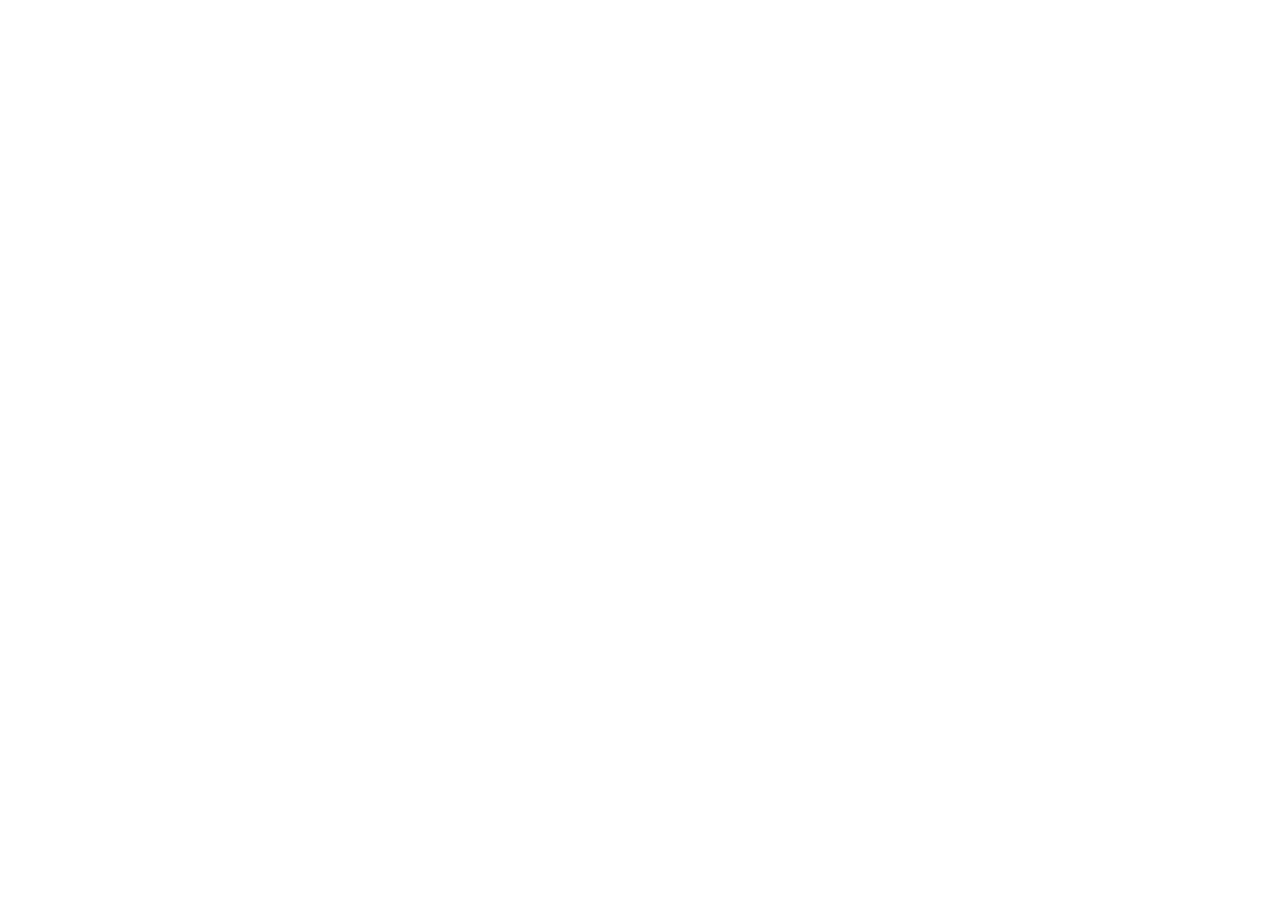
==== Project 02/index.html @ 5b5a2c94 "Project 02 Start" ====
<!DOCTYPE html>
<html lang="en">
<head>
    <meta charset="UTF-8">
    <meta name="viewport" content="width=device-width, initial-scale=1.0">
    <title>Cookie-Book/title>
    <link rel="stylesheet" href="styles.css">
</head>
<body>
    <div class="grid-container">
        <article>
            <figure class="image-container">
                <img src="Images/Jam.jpg" alt="">
            </figure>
            <div class="content-container"></div>
        </article>
        <article>
            <figure class="image-container">
                <img src="Images/Gingersnaps.jpg" alt="">
            </figure>
            <div class="content-container"></div>
        </article>
        <article>
            <figure class="image-container">
                <img src="Images/Chocolate Chip.jpg" alt="">
            </figure>
            <div class="content-container"></div>
        </article>
        <article>
            <figure class="image-container">
                <img src="Images/Lemon.jpg" alt="">
            </figure>
            <div class="content-container"></div>
        </article>
        <article>
            <figure class="image-container">
                <img src="Images/Pignoli.jpg" alt="">
            </figure>
            <div class="content-container"></div>
        </article>
        <article>
            <figure class="image-container">
                <img src="Images/Rainbow.jpg" alt="">
            </figure>
            <div class="content-container"></div>
        </article>
        <article>
            <figure class="image-container">
                <img src="Images/Snickerdoodles.jpg" alt="">
            </figure>
            <div class="content-container"></div>
        </article>
    </div>
</body>
</html>
---- Project 02/styles.css ----
* {
    padding: 0;
    margin: 0;
    box-sizing: border-box;
}

html,
body {
    height: 100%;
}

.grid-container {
    display: grid;
    grid-template-columns: repeat(8, minmax(110px, 1fr));
    grid-auto-rows: 1fr;
    grid-gap: 2em;
    align-items: start;
    padding: 2em;
}

article {
    padding: 20px;
    border: 1px solid #5389ff;
    border-radius: 10px;
    background: #d3edff;
}

/* article:nth-child(1) {
    grid-row: 2 / span 3;
    grid-column: 2 / span 2;
} */

article:nth-child(1) {
    grid-column-start: 2;
    grid-column-end: 4;
    grid-row-start: 2;
    grid-row-end: 5;
}

article:nth-child(2) {
    grid-row: 1 / span 3;
    grid-column: 5 / span 2;
}

article:nth-child(3) {
    grid-row: 3 / span 3;
    grid-column: 4 / span 2;
}

article:nth-child(4) {
    grid-row: 4 / span 3;
    grid-column: 6 / span 2;
}

article:nth-child(5) {
    grid-row: 5 / span 3;
    grid-column: 1 / span 2;
}

article:nth-child(6) {
    grid-row: 6 / span 3;
    grid-column: 3 / span 2;
}

.image-container img {
    width: 100%;
}
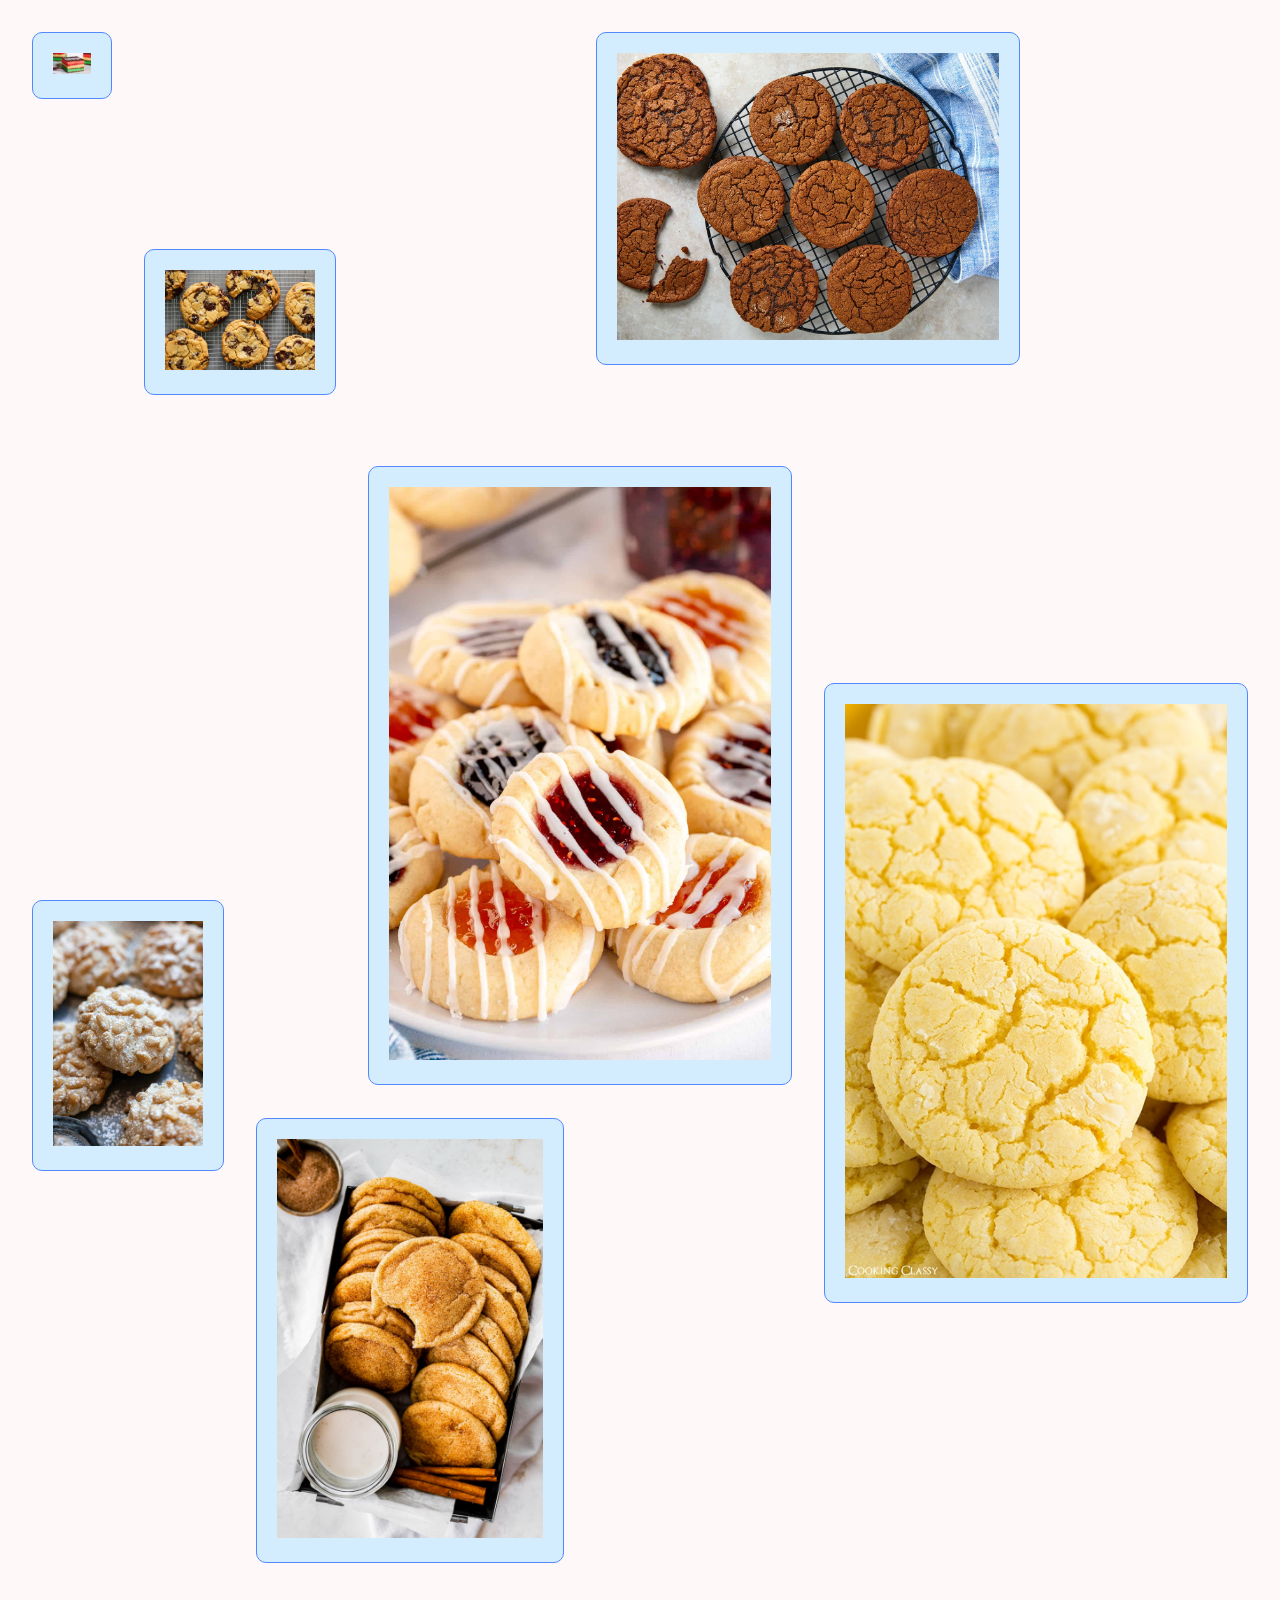
==== commit 5978726b: "project 02" ====
--- a/Project 02/index.html
+++ b/Project 02/index.html
@@ -3,14 +3,14 @@
 <head>
     <meta charset="UTF-8">
     <meta name="viewport" content="width=device-width, initial-scale=1.0">
-    <title>Cookie-Book/title>
+    <title>CSS Grid Demo</title>
     <link rel="stylesheet" href="styles.css">
 </head>
 <body>
     <div class="grid-container">
         <article>
             <figure class="image-container">
-                <img src="Images/Jam.jpg" alt="">
+                <img src="Images/Chocolate Chip.jpg" alt="">
             </figure>
             <div class="content-container"></div>
         </article>
@@ -22,7 +22,7 @@
         </article>
         <article>
             <figure class="image-container">
-                <img src="Images/Chocolate Chip.jpg" alt="">
+                <img src="Images/Jam.jpg" alt="">
             </figure>
             <div class="content-container"></div>
         </article>
@@ -40,16 +40,15 @@
         </article>
         <article>
             <figure class="image-container">
-                <img src="Images/Rainbow.jpg" alt="">
+                <img src="Images/Snickerdoodles.jpg" alt="">
             </figure>
             <div class="content-container"></div>
         </article>
         <article>
             <figure class="image-container">
-                <img src="Images/Snickerdoodles.jpg" alt="">
+                <img src="Images/Rainbow.jpg"">
             </figure>
             <div class="content-container"></div>
         </article>
     </div>
-</body>
-</html>+</body>
--- a/Project 02/styles.css
+++ b/Project 02/styles.css
@@ -7,11 +7,12 @@
 html,
 body {
     height: 100%;
+    background-color: rgb(255, 248, 248);
 }
 
 .grid-container {
     display: grid;
-    grid-template-columns: repeat(8, minmax(110px, 1fr));
+    grid-template-columns: repeat(3, minmax(80px, 1fr));
     grid-auto-rows: 1fr;
     grid-gap: 2em;
     align-items: start;
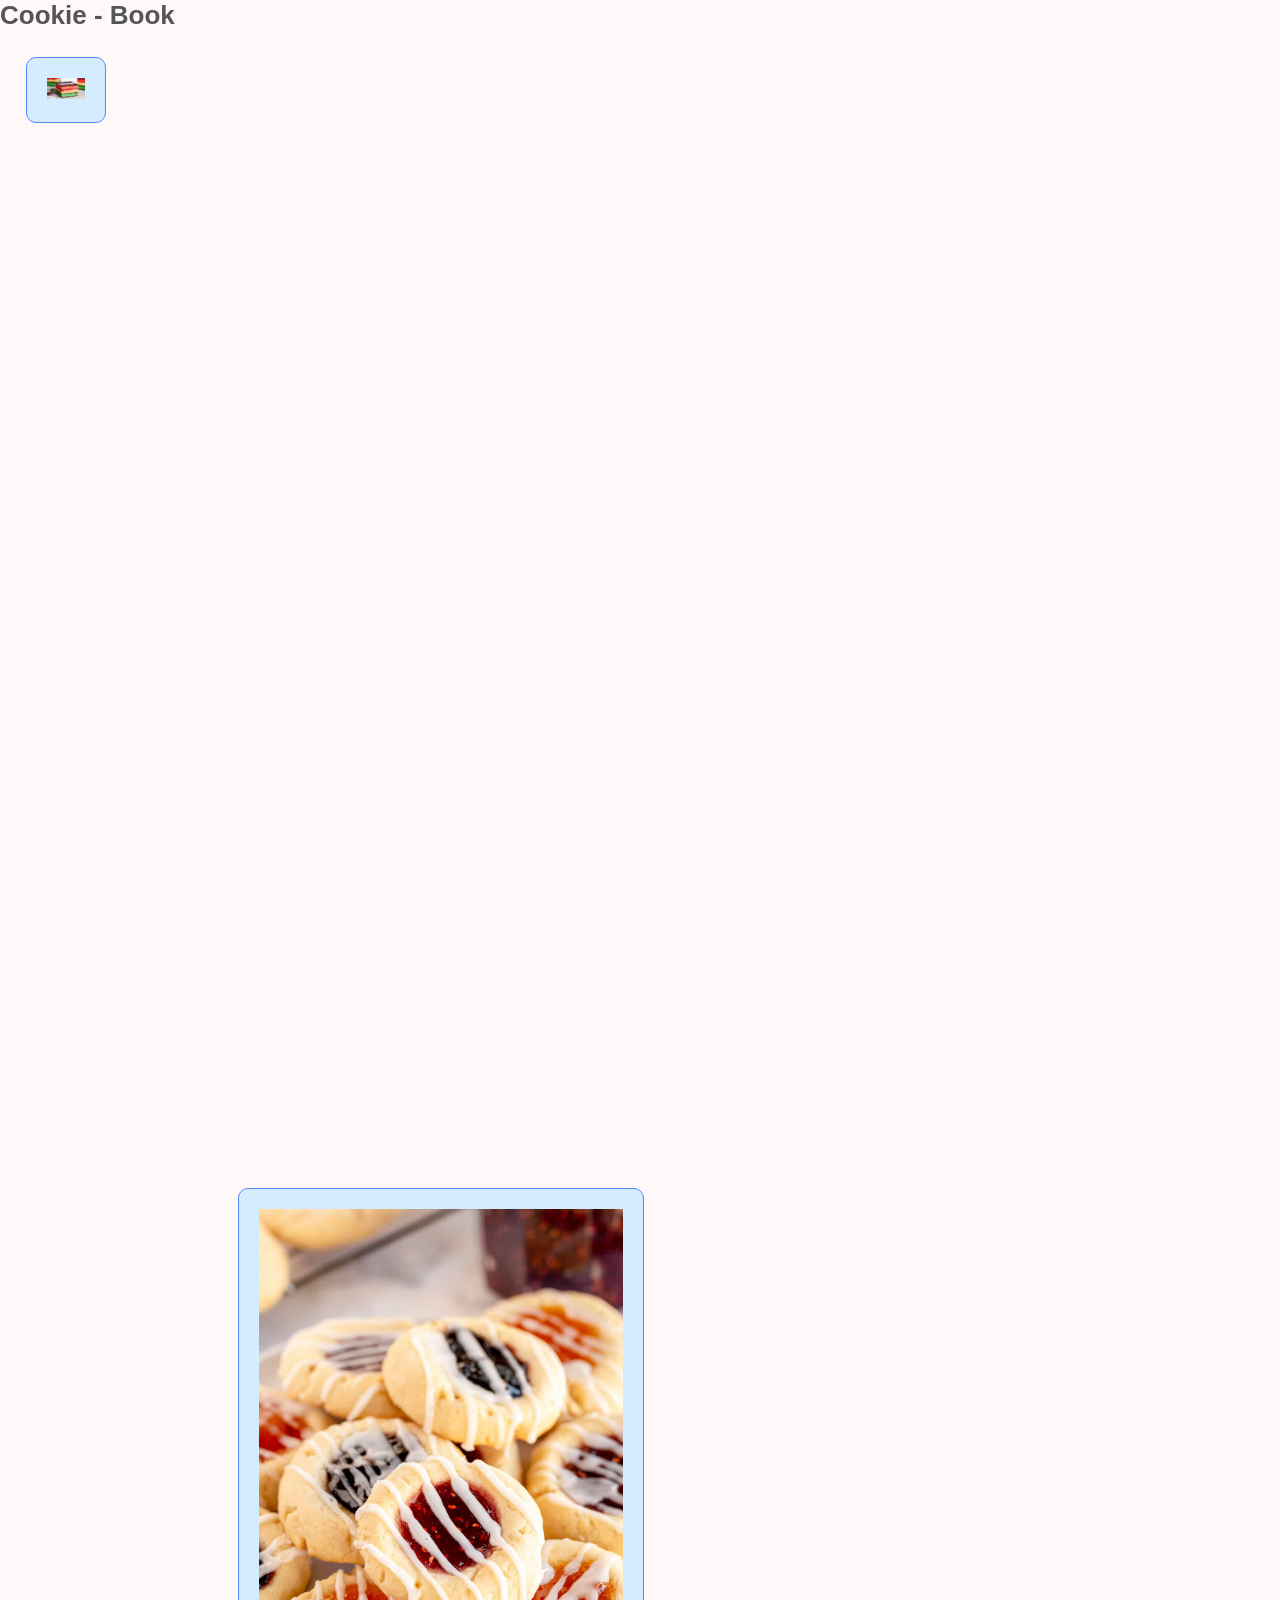
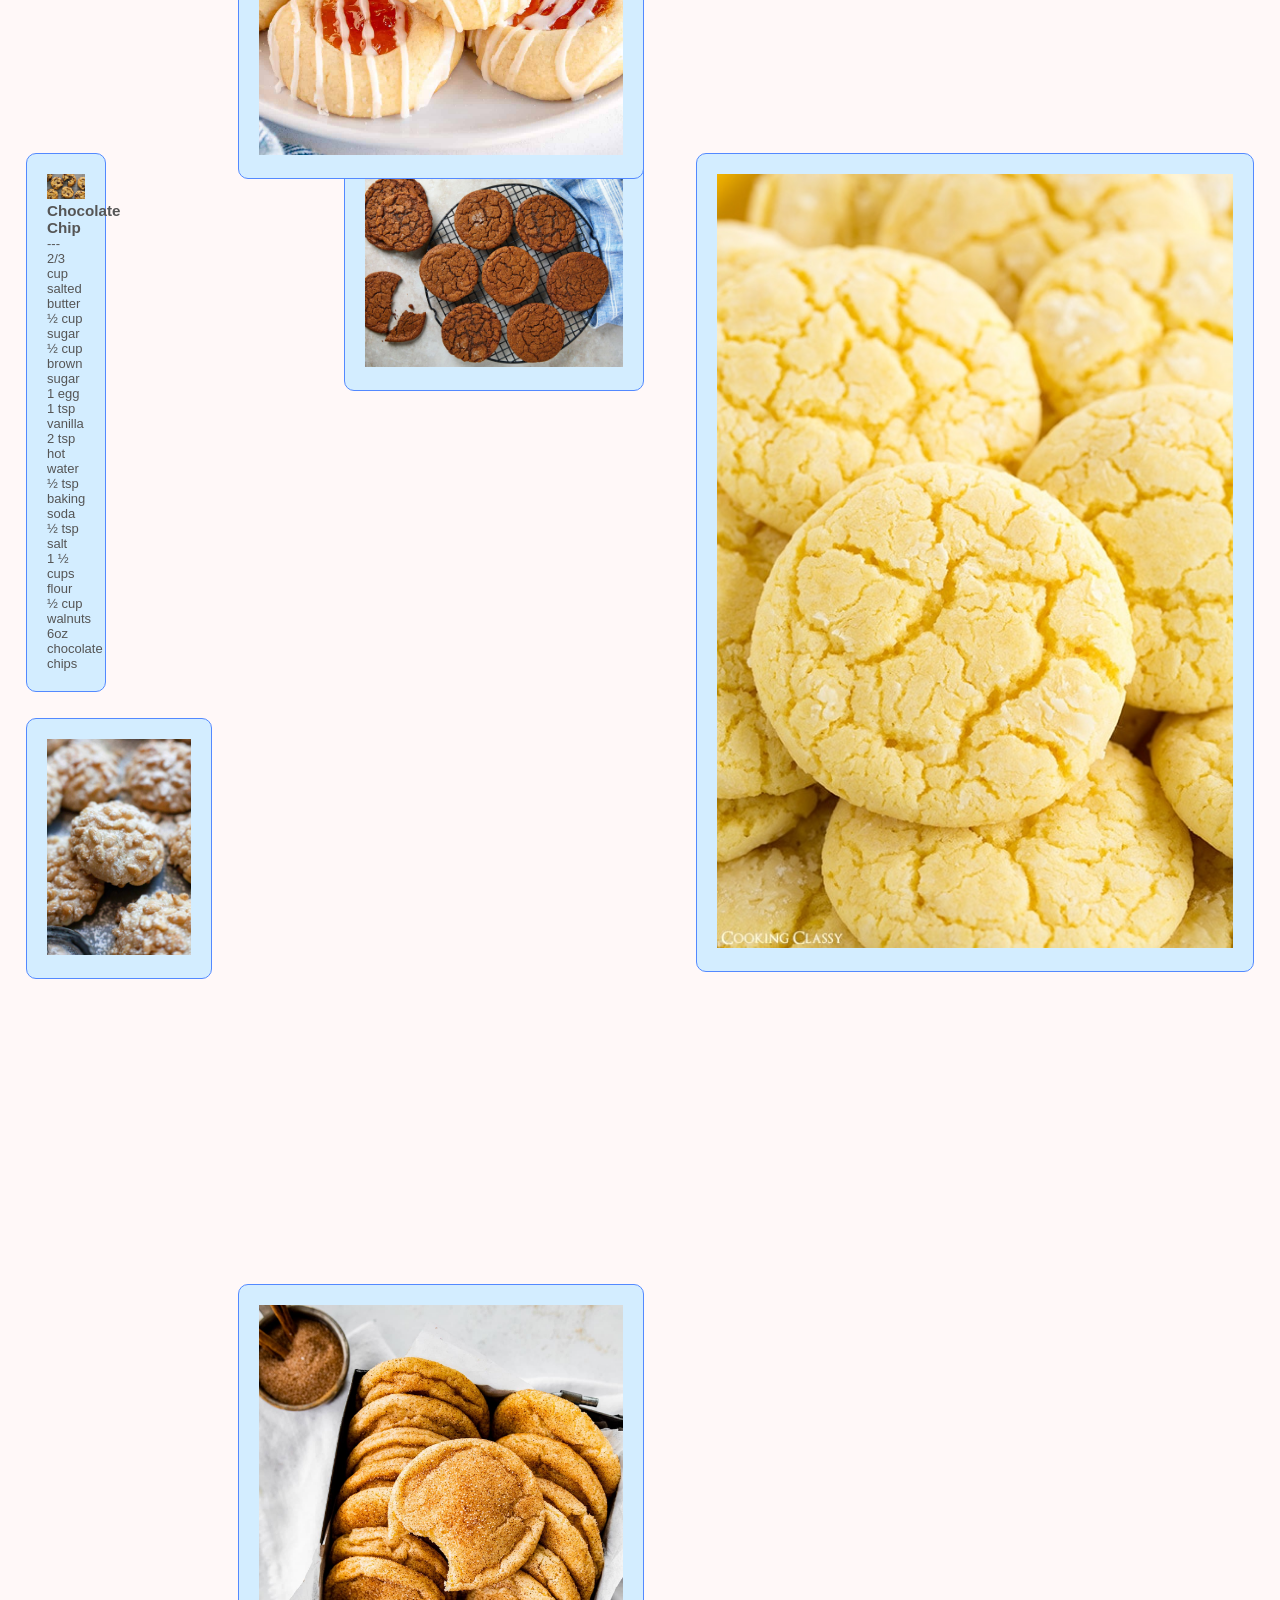
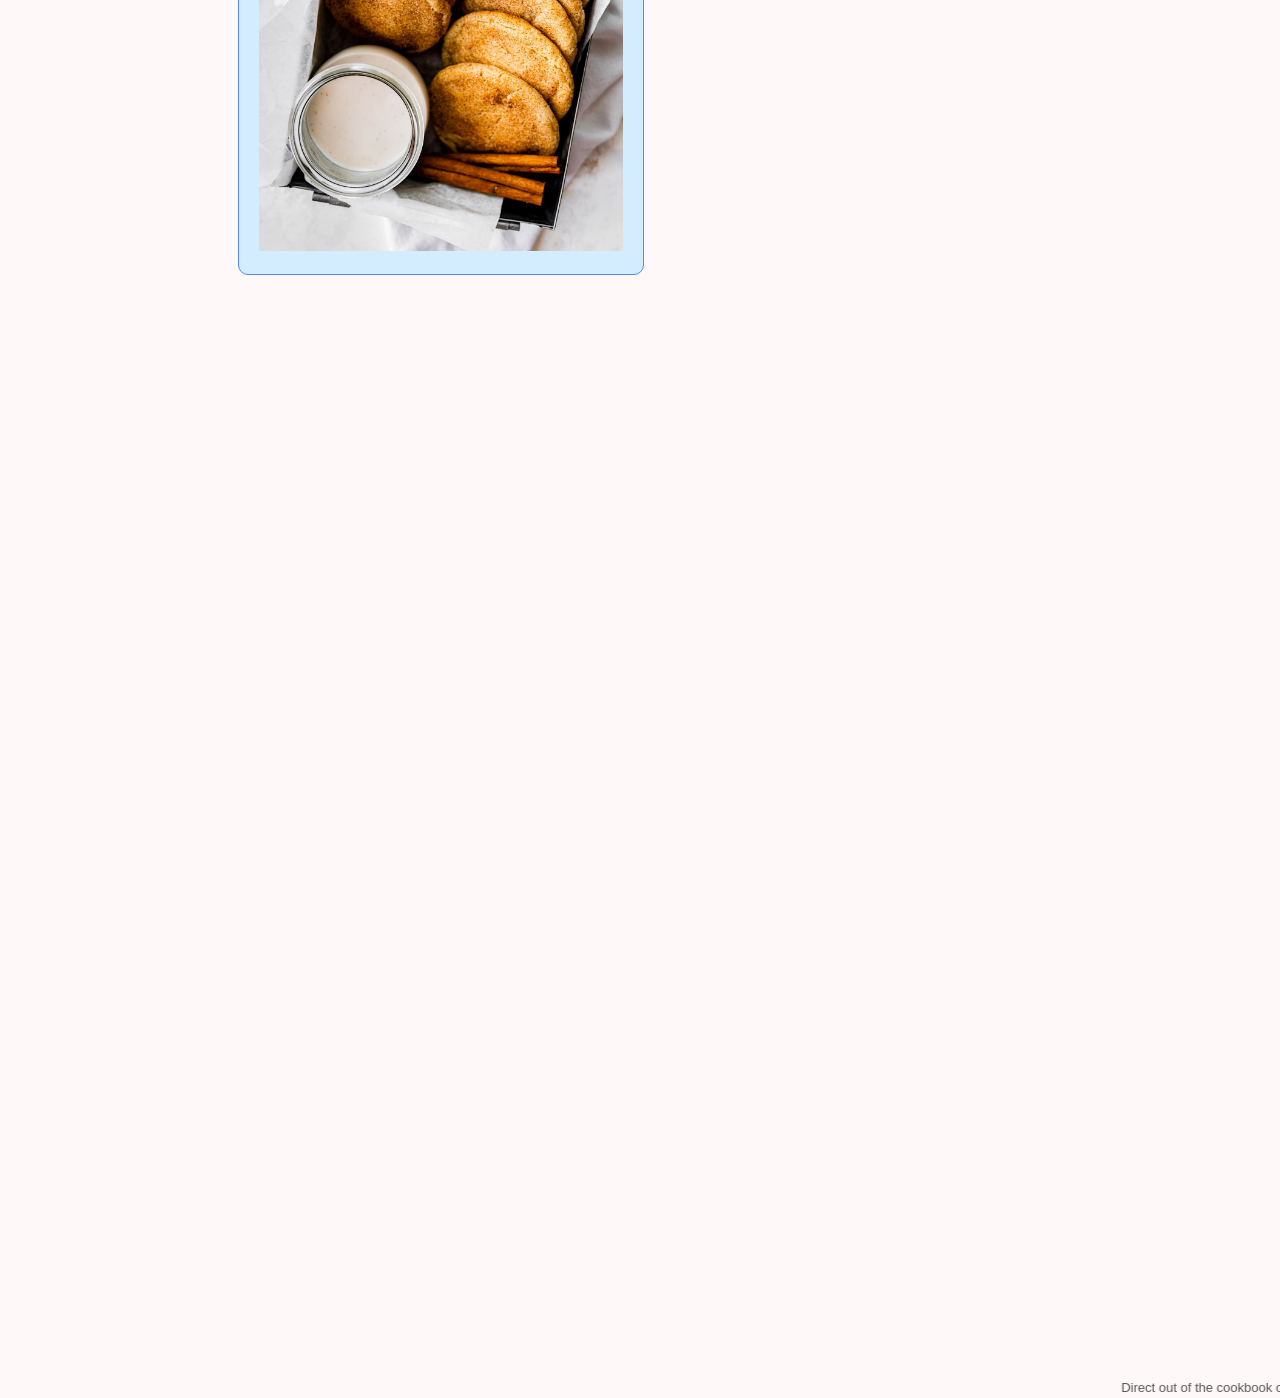
==== commit 8b5b3564: "project 02 again" ====
--- a/Project 02/index.html
+++ b/Project 02/index.html
@@ -3,16 +3,34 @@
 <head>
     <meta charset="UTF-8">
     <meta name="viewport" content="width=device-width, initial-scale=1.0">
-    <title>CSS Grid Demo</title>
+    <title>Cookie-Book</title>
     <link rel="stylesheet" href="styles.css">
 </head>
 <body>
-    <div class="grid-container">
+    <div class=" flex-outer-container">
+        <header>
+            <h1> Cookie - Book</h1>
+        </header>
+    </div>
+    <main class="grid-container">
         <article>
             <figure class="image-container">
                 <img src="Images/Chocolate Chip.jpg" alt="">
             </figure>
             <div class="content-container"></div>
+            <h3>Chocolate Chip</h3>
+            <p>---</p>
+            <p>2/3 cup salted butter</p>
+            <p>½ cup sugar</p>
+            <p>½ cup brown sugar</p>
+            <p>1 egg</p>
+            <p>1 tsp vanilla</p>
+            <p>2 tsp hot water</p>
+            <p>½ tsp baking soda</p>
+            <p>½ tsp salt</p>
+            <p>1 ½ cups flour</p>
+            <p> ½ cup walnuts</p>
+            <p>6oz chocolate chips</p>
         </article>
         <article>
             <figure class="image-container">
@@ -51,4 +69,8 @@
             <div class="content-container"></div>
         </article>
     </div>
+    </main>
+    <footer>
+        <marquee>Direct out of the cookbook of Italian Grandmothers!</marquee>
+    </footer>
 </body>
--- a/Project 02/styles.css
+++ b/Project 02/styles.css
@@ -3,9 +3,10 @@
     margin: 0;
     box-sizing: border-box;
 }
-
-html,
 body {
+    font-family: Arial, Helvetica, sans-serif;
+    font-size: small;
+    color: rgb(85, 85, 85);
     height: 100%;
     background-color: rgb(255, 248, 248);
 }
@@ -26,26 +27,19 @@
     background: #d3edff;
 }
 
-/* article:nth-child(1) {
-    grid-row: 2 / span 3;
-    grid-column: 2 / span 2;
-} */
-
 article:nth-child(1) {
-    grid-column-start: 2;
-    grid-column-end: 4;
-    grid-row-start: 2;
-    grid-row-end: 5;
+    grid-row-start: 4;
+    grid-row-end: 4;
 }
 
 article:nth-child(2) {
-    grid-row: 1 / span 3;
-    grid-column: 5 / span 2;
+    grid-row: 4;
+    grid-column: 4;
 }
 
 article:nth-child(3) {
     grid-row: 3 / span 3;
-    grid-column: 4 / span 2;
+    grid-column: 3 / span 2;
 }
 
 article:nth-child(4) {
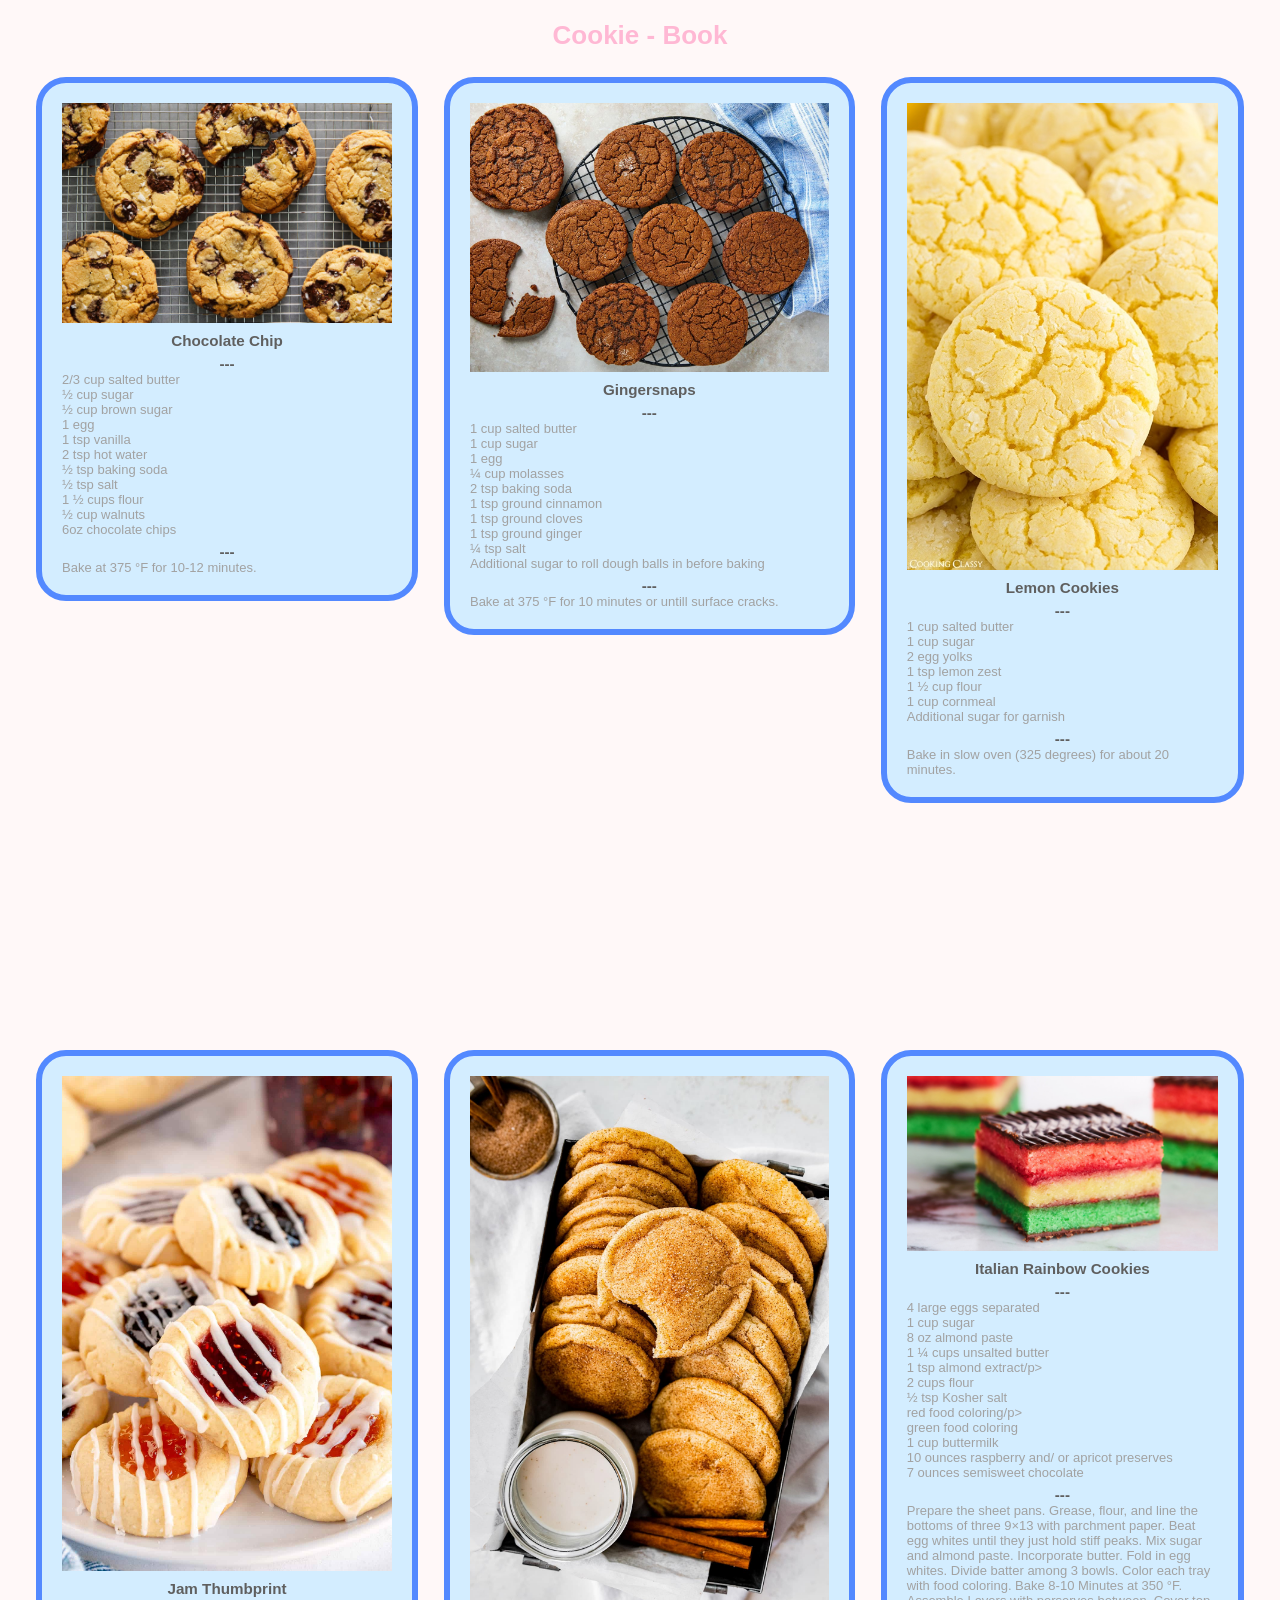
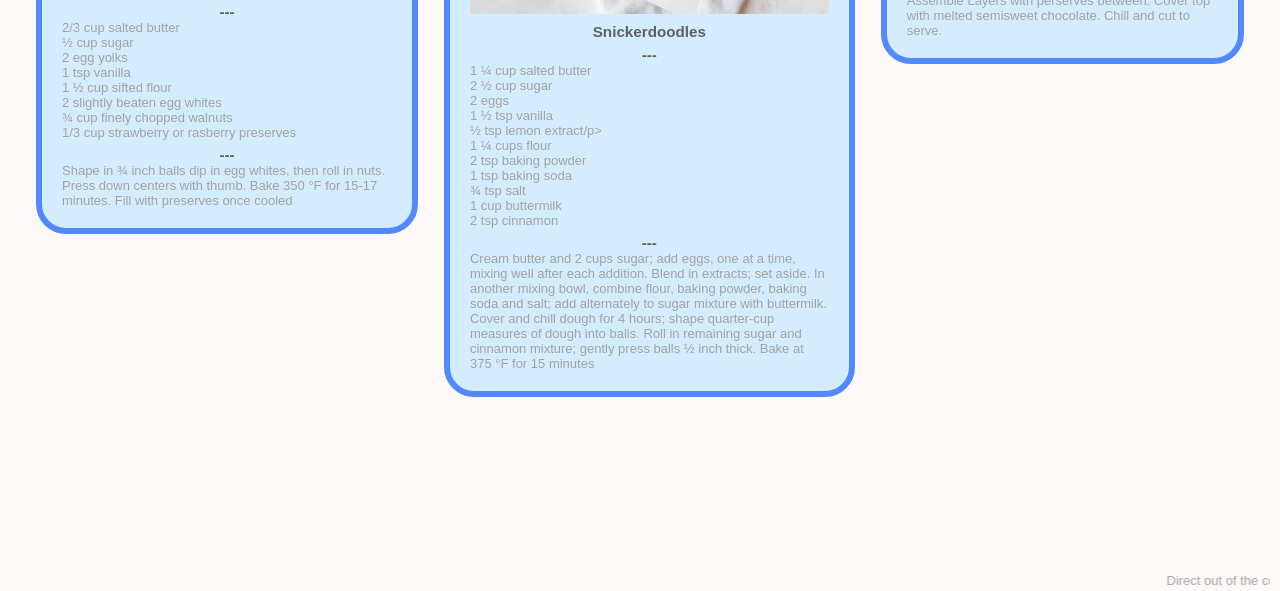
==== commit 582be1ed: "Project 02" ====
--- a/Project 02/index.html
+++ b/Project 02/index.html
@@ -19,7 +19,7 @@
             </figure>
             <div class="content-container"></div>
             <h3>Chocolate Chip</h3>
-            <p>---</p>
+            <h3>---</h3>
             <p>2/3 cup salted butter</p>
             <p>½ cup sugar</p>
             <p>½ cup brown sugar</p>
@@ -31,46 +31,113 @@
             <p>1 ½ cups flour</p>
             <p> ½ cup walnuts</p>
             <p>6oz chocolate chips</p>
+            <h3>---</h3>
+            <p>Bake at 375 °F for 10-12 minutes.</p>
         </article>
         <article>
             <figure class="image-container">
                 <img src="Images/Gingersnaps.jpg" alt="">
             </figure>
             <div class="content-container"></div>
+            <h3>Gingersnaps</h3>
+            <h3>---</h3>
+            <p>1 cup salted butter</p>
+            <p>1 cup sugar</p>
+            <p>1 egg</p>
+            <p>¼ cup molasses</p>
+            <p>2 tsp baking soda</p>
+            <p>1 tsp ground cinnamon</p>
+            <p>1 tsp ground cloves</p>
+            <p>1 tsp ground ginger</p>
+            <p>¼ tsp salt</p>
+            <p>Additional sugar to roll dough balls in before baking</p>
+            <h3>---</h3>
+            <p>Bake at 375 °F for 10 minutes or untill surface cracks.</p>
+        </article>
+        <article>
+            <figure class="image-container">
+                <img src="Images/Lemon.jpg" alt="">
+            </figure>
+            <div class="content-container"></div>
+            <h3>Lemon Cookies</h3>
+            <h3>---</h3>
+            <p>1 cup salted butter</p>
+            <p>1 cup sugar</p>
+            <p>2 egg yolks</p>
+            <p>1 tsp lemon zest</p>
+            <p>1 ½ cup flour</p>
+            <p>1 cup cornmeal</p>
+            <p>Additional sugar for garnish</p>
+            <h3>---</h3>
+            <p>Bake in slow oven (325 degrees) for about 20 minutes.  </p>
         </article>
         <article>
             <figure class="image-container">
                 <img src="Images/Jam.jpg" alt="">
             </figure>
             <div class="content-container"></div>
-        </article>
-        <article>
-            <figure class="image-container">
-                <img src="Images/Lemon.jpg" alt="">
-            </figure>
-            <div class="content-container"></div>
-        </article>
-        <article>
-            <figure class="image-container">
-                <img src="Images/Pignoli.jpg" alt="">
-            </figure>
-            <div class="content-container"></div>
+            <h3>Jam Thumbprint</h3>
+            <h3>---</h3>
+            <p>2/3 cup salted butter</p>
+            <p>½ cup sugar</p>
+            <p>2 egg yolks</p>
+            <p>1 tsp vanilla</p>
+            <p>1 ½ cup sifted flour</p>
+            <p>2 slightly beaten egg whites</p>
+            <p>¾ cup finely chopped walnuts</p>
+            <p>1/3 cup strawberry or rasberry preserves</p>
+            <h3>---</h3>
+            <p>Shape in ¾ inch balls dip in egg whites, then roll in nuts.  Press down centers with thumb.  Bake 350 °F for 15-17 minutes. Fill with preserves once cooled </p>
         </article>
         <article>
             <figure class="image-container">
                 <img src="Images/Snickerdoodles.jpg" alt="">
             </figure>
             <div class="content-container"></div>
+            <h3>Snickerdoodles</h3>
+            <h3>---</h3>
+            <p>1 ¼ cup salted butter</p>
+            <p>2 ½ cup sugar</p>
+            <p>2 eggs</p>
+            <p>1 ½ tsp vanilla</p>
+            <p>½ tsp lemon extract/p>
+            <p>1 ¼ cups flour</p>
+            <p>2 tsp baking powder</p>
+            <p>1 tsp baking soda</p>
+            <p>¾ tsp salt</p>
+            <p>1 cup buttermilk</p>
+            <p>2 tsp cinnamon</p>
+            <h3>---</h3>
+            <p>Cream butter and 2 cups sugar; add eggs, one at a time, mixing well after each addition.  Blend in extracts; set aside.  In another mixing bowl, combine flour, baking powder, baking soda and salt; add alternately to sugar mixture with buttermilk.  Cover and chill dough for 4 hours; shape quarter-cup measures of dough into balls.  Roll in remaining sugar and cinnamon mixture; gently press balls ½ inch thick. Bake at 375 °F for 15 minutes</p>
         </article>
         <article>
             <figure class="image-container">
                 <img src="Images/Rainbow.jpg"">
             </figure>
             <div class="content-container"></div>
+            <h3>Italian Rainbow Cookies</h3>
+            <h3>---</h3>
+            <p>4 large eggs separated</p>
+            <p>1 cup sugar</p>
+            <p>8 oz almond paste</p>
+            <p>1 ¼ cups unsalted butter</p>
+            <p>1 tsp almond extract/p>
+            <p>2 cups flour</p>
+            <p>½ tsp Kosher salt</p>
+            <p>red food coloring/p>
+            <p>green food coloring</p>
+            <p>1 cup buttermilk</p>
+            <p>10 ounces raspberry and/ or apricot preserves</p>
+            <p>7 ounces semisweet chocolate</p>
+            <h3>---</h3>
+            <p>Prepare the sheet pans.
+                Grease, flour, and line the bottoms of three 9×13 with parchment paper. Beat egg whites until they just hold stiff peaks. Mix sugar and almond paste. Incorporate butter. Fold in egg whites. Divide batter among 3 bowls. Color each tray with food coloring. Bake 8-10 Minutes at 350 °F. Assemble Layers with perserves between. Cover top with melted semisweet chocolate. Chill and cut to serve. </p>
         </article>
     </div>
     </main>
-    <footer>
-        <marquee>Direct out of the cookbook of Italian Grandmothers!</marquee>
-    </footer>
+    <div>
+        <Footer>
+            <marquee>Direct out of the cookbook of Italian Grandmothers!</marquee>
+        </Footer>
+    </div>
 </body>
--- a/Project 02/styles.css
+++ b/Project 02/styles.css
@@ -3,17 +3,32 @@
     margin: 0;
     box-sizing: border-box;
 }
+h1{
+    font-family: Impact, Haettenschweiler, 'Arial Narrow Bold', sans-serif;
+    color: #ffb8d4;
+    height: 100%;
+    padding-top: 20px;
+    text-align: center;
+}
+h3{
+    color: rgb(95, 95, 95);
+    text-align-last: center;
+    padding-top: 6px;
+}
 body {
-    font-family: Arial, Helvetica, sans-serif;
+    font-family: 'Franklin Gothic Medium', 'Arial Narrow', Arial, sans-serif;
     font-size: small;
-    color: rgb(85, 85, 85);
+    color: rgb(162, 162, 162);
     height: 100%;
     background-color: rgb(255, 248, 248);
+    padding-left: 10px;
+    padding-right: 10px;
+    align-content: center;
 }
 
 .grid-container {
     display: grid;
-    grid-template-columns: repeat(3, minmax(80px, 1fr));
+    grid-template-columns: repeat (1fr);
     grid-auto-rows: 1fr;
     grid-gap: 2em;
     align-items: start;
@@ -22,41 +37,44 @@
 
 article {
     padding: 20px;
-    border: 1px solid #5389ff;
-    border-radius: 10px;
+    border: 6px solid #5389ff;
     background: #d3edff;
+    border-radius: 30px;
 }
 
 article:nth-child(1) {
-    grid-row-start: 4;
-    grid-row-end: 4;
+    grid-row: 1/ span 3;
+    grid-column: 1/ span 3;
 }
 
 article:nth-child(2) {
-    grid-row: 4;
-    grid-column: 4;
+    grid-row: 1/ span 3;
+    grid-column: 4 / span 3;
 }
 
 article:nth-child(3) {
-    grid-row: 3 / span 3;
-    grid-column: 3 / span 2;
+    grid-row: 1 / span 3;
+    grid-column: 7 / span 3;
 }
 
 article:nth-child(4) {
     grid-row: 4 / span 3;
-    grid-column: 6 / span 2;
+    grid-column: 1 / span 3;
 }
 
 article:nth-child(5) {
-    grid-row: 5 / span 3;
-    grid-column: 1 / span 2;
+    grid-row: 4 / span 3;
+    grid-column: 4 / span 3;
 }
 
 article:nth-child(6) {
-    grid-row: 6 / span 3;
-    grid-column: 3 / span 2;
+    grid-row: 4 / span 3;
+    grid-column: 7 / span 3;
+}
+.image-container img {
+    width: 100%;
 }
 
-.image-container img {
-    width: 100%;
+footer{
+    padding-top: 150px;
 }
